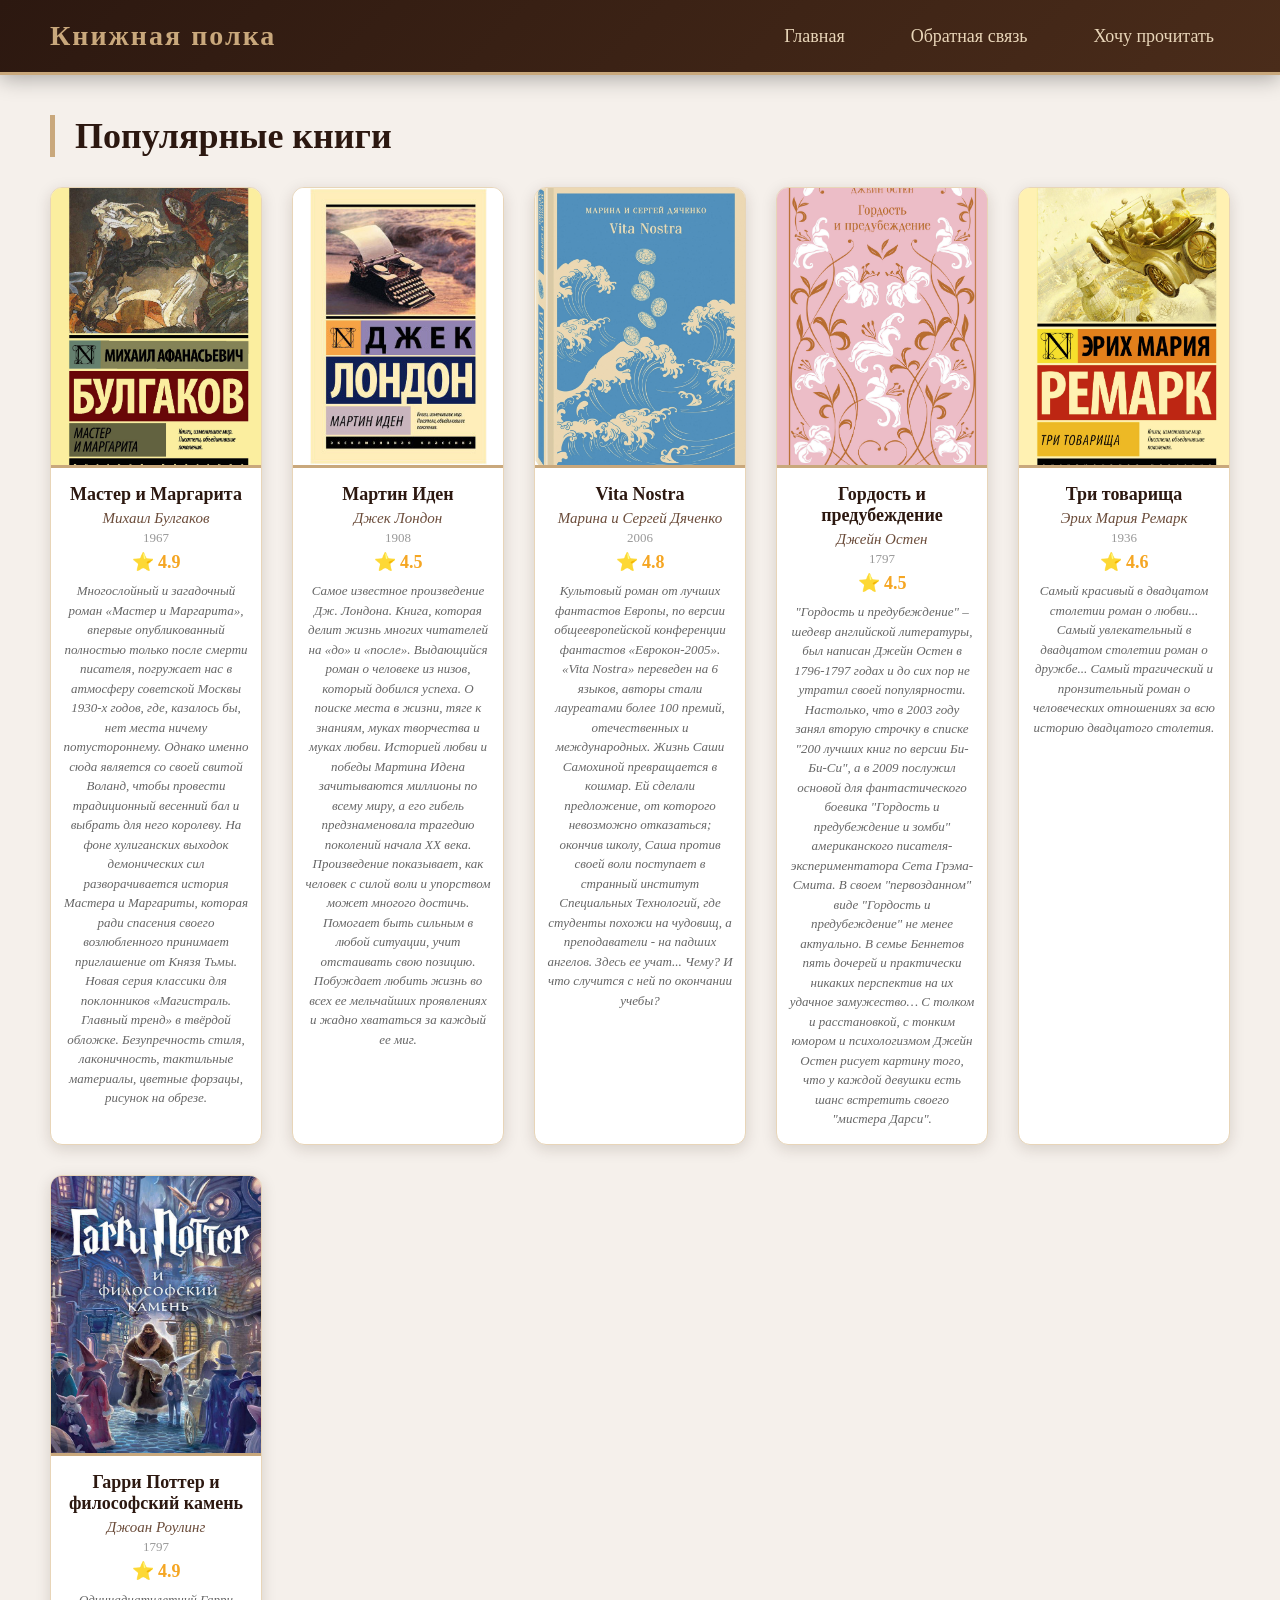
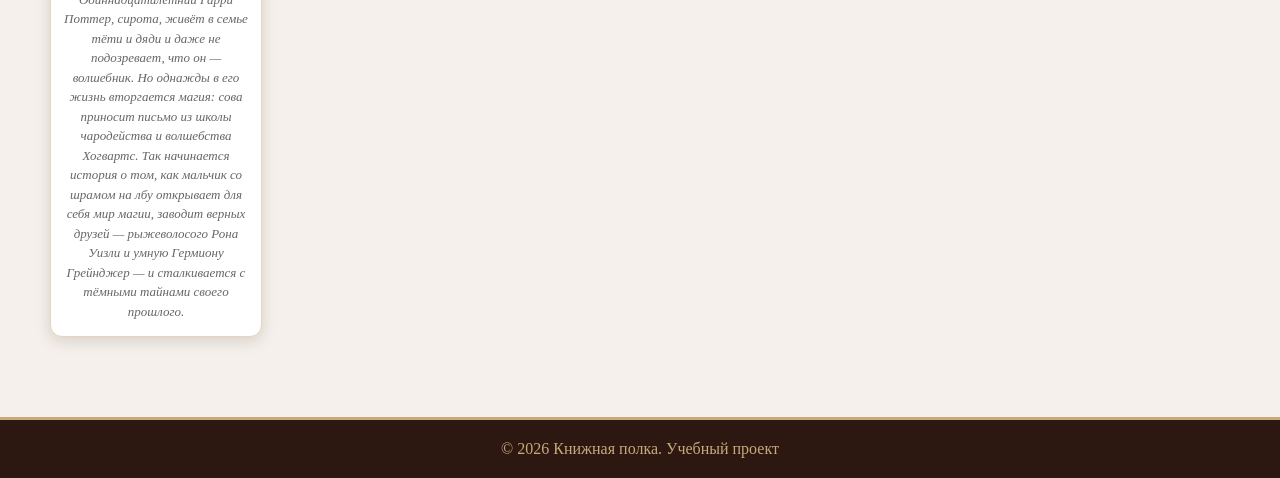
==== index.html @ d476410b "Добавлены файлы сайта" ====
<!DOCTYPE html>
<html lang="en">
<head>
    <link rel="manifest" href="/book-catalog/manifest.json">
    <meta name="theme-color" content="#2c1810">
    <meta charset="UTF-8">
    <meta name="viewport" content="width=device-width, initial-scale=1.0">
    <title>Книжная полка</title>
    <link rel="stylesheet" href="style.css">
</head>
<link rel="manifest" href="/book-catalog/manifest.json">
<meta name="theme-color" content="#2c1810">
<meta name="apple-mobile-web-app-capable" content="yes">
<body>
    <header>
        <div class="logo"> Книжная полка</div>
        <nav>
            <a href="index.html">Главная</a>
            <a href="feedback.php">Обратная связь</a>
            <a href="todo.html">Хочу прочитать</a>
        </nav>
    </header>
    <main>
        <h1>Популярные книги</h1>
        <div class="book-grid">
            <!-- КНИГА 1 -->
            <div class="book-card">
                <img src="master.jpg" alt="Мастер и Маргарита">
                <h3>Мастер и Маргарита</h3>
                <p class="author">Михаил Булгаков</p>
                <p class="year">1967</p>
                <p class="rating">⭐ 4.9</p>
                <p class="description">Многослойный и загадочный роман «Мастер и Маргарита», впервые опубликованный полностью только после смерти писателя, погружает нас в атмосферу советской Москвы 1930-х годов, где, казалось бы, нет места ничему потустороннему. Однако именно сюда является со своей свитой Воланд, чтобы провести традиционный весенний бал и выбрать для него королеву. На фоне хулиганских выходок демонических сил разворачивается история Мастера и Маргариты, которая ради спасения своего возлюбленного принимает приглашение от Князя Тьмы.

Новая серия классики для поклонников «Магистраль. Главный тренд» в твёрдой обложке. Безупречность стиля, лаконичность, тактильные материалы, цветные форзацы, рисунок на обрезе.</p>
            </div>

            <!-- КНИГА 2 -->
            <div class="book-card">
                <img src="iden.jpg" alt="Мартин Иден">
                <h3>Мартин Иден</h3>
                <p class="author">Джек Лондон</p>
                <p class="year">1908</p>
                <p class="rating">⭐ 4.5</p>
                <p class="description">Самое известное произведение Дж. Лондона. Книга, которая делит жизнь многих читателей на «до» и «после». Выдающийся роман о человеке из низов, который добился успеха. О поиске места в жизни, тяге к знаниям, муках творчества и муках любви. Историей любви и победы Мартина Идена зачитываются миллионы по всему миру, а его гибель предзнаменовала трагедию поколений начала XX века.

Произведение показывает, как человек с силой воли и упорством может многого достичь. Помогает быть сильным в любой ситуации, учит отстаивать свою позицию. Побуждает любить жизнь во всех ее мельчайших проявлениях и жадно хвататься за каждый ее миг.</p>
            </div>

            <!-- КНИГА 3 -->
            <div class="book-card">
                <img src="vita.jpg" alt="Vita Nostra">
                <h3>Vita Nostra</h3>
                <p class="author">Марина и Сергей Дяченко</p>
                <p class="year">2006</p>
                <p class="rating">⭐ 4.8</p>
                <p class="description">Культовый роман от лучших фантастов Европы, по версии общеевропейской конференции фантастов «Еврокон-2005».

«Vita Nostra» переведен на 6 языков, авторы стали лауреатами более 100 премий, отечественных и международных.

Жизнь Саши Самохиной превращается в кошмар. Ей сделали предложение, от которого невозможно отказаться; окончив школу, Саша против своей воли поступает в странный институт Специальных Технологий, где студенты похожи на чудовищ, а преподаватели - на падших ангелов. Здесь ее учат... Чему? И что случится с ней по окончании учебы?</p>
            </div>

            <!-- КНИГА 4 -->
            <div class="book-card">
                <img src="gord.jpg" alt="Гордость и предубеждение">
                <h3>Гордость и предубеждение</h3>
                <p class="author">Джейн Остен</p>
                <p class="year">1797</p>
                <p class="rating">⭐ 4.5</p>
                <p class="description">"Гордость и предубеждение" – шедевр английской литературы, был написан Джейн Остен в 1796-1797 годах и до сих пор не утратил своей популярности. Настолько, что в 2003 году занял вторую строчку в списке "200 лучших книг по версии Би-Би-Си", а в 2009 послужил основой для фантастического боевика "Гордость и предубеждение и зомби" американского писателя-экспериментатора Сета Грэма-Смита.

В своем "первозданном" виде "Гордость и предубеждение" не менее актуально. В семье Беннетов пять дочерей и практически никаких перспектив на их удачное замужество… С толком и расстановкой, с тонким юмором и психологизмом Джейн Остен рисует картину того, что у каждой девушки есть шанс встретить своего "мистера Дарси".</p>
            </div>

            <!-- КНИГА 5 -->
            <div class="book-card">
                <img src="tovar.jpg" alt="Три товарища">
                <h3>Три товарища</h3>
                <p class="author">Эрих Мария Ремарк</p>
                <p class="year">1936</p>
                <p class="rating">⭐ 4.6</p>
                <p class="description">Самый красивый в двадцатом столетии роман о любви...
Самый увлекательный в двадцатом столетии роман о дружбе...
Самый трагический и пронзительный роман о человеческих отношениях за всю историю двадцатого столетия.</p>
            </div>

            <!-- КНИГА 6 -->
            <div class="book-card">
                <img src="garry.jpg" alt="Гарри Поттер">
                <h3>Гарри Поттер и философский камень</h3>
                <p class="author">Джоан Роулинг</p>
                <p class="year">1797</p>
                <p class="rating">⭐ 4.9</p>
                <p class="description">Одиннадцатилетний Гарри Поттер, сирота, живёт в семье тёти и дяди и даже не подозревает, что он — волшебник. Но однажды в его жизнь вторгается магия: сова приносит письмо из школы чародейства и волшебства Хогвартс. Так начинается история о том, как мальчик со шрамом на лбу открывает для себя мир магии, заводит верных друзей — рыжеволосого Рона Уизли и умную Гермиону Грейнджер — и сталкивается с тёмными тайнами своего прошлого.</p>
            </div>
        </div>
    </main>
    </main>

    <footer>
        <p>© 2026 Книжная полка. Учебный проект</p>
    </footer>

    <script>
        // РЕГИСТРАЦИЯ SERVICE WORKER
        if ('serviceWorker' in navigator) {
            navigator.serviceWorker.register('/book-catalog/service-worker.js')
                .then(() => console.log('✅ Service Worker зарегистрирован'))
                .catch((err) => console.log('❌ Ошибка:', err));
        }
    </script>
 
</body>
</html>
---- style.css ----
* {
    margin: 0;
    padding: 0;
    box-sizing:border-box;
}
/* Цвет шрифта и цвет фона*/
body {
    font-family: 'Georgia', 'Times New Roman', serif;
    background-color: #f5f0eb;
    color: #2c2c2c;
    min-height: 100vh;
    display:flex;
    flex-direction: column;
}

/*Шапка*/
header {
    background:linear-gradient(135deg, #2c1810, #4a2c1a);
    padding: 20px 50px;
    display: flex;
    justify-content: space-between;
    align-items: center;
    border-bottom: 3px solid #c9a87c;
    box-shadow: 0 4px 20px rgba(0,0,0,0.3);
}
.logo {
    font-size: 28px;
    font-weight: bold;
    color: #c9a87c;
    letter-spacing: 2px;
}
nav a {
    color: #e8d5b8;
    text-decoration: none;
    margin-left: 30px;
    font-size: 18px;
    transition: 0.3s;
    padding: 8px 16px;
    border-radius: 4px;
}

nav a:hover {
    background: #c9a87c;
    color: #2c1810;
}

/* ОСНОВНОЙ КОНТЕНТ */
main {
    flex: 1;
    padding: 40px 50px;
    max-width: 1400px;
    margin: 0 auto;
    width: 100%;
}

h1 {
    font-size: 36px;
    margin-bottom: 30px;
    border-left: 5px solid #c9a87c;
    padding-left: 20px;
    color: #2c1810;
}

/* СЕТКА КАРТОЧЕК КНИГ */
.book-grid {
    display: grid;
    grid-template-columns: repeat(auto-fill, minmax(200px, 1fr));
    gap: 30px;
}

/* КАРТОЧКА КНИГИ */
.book-card {
    background: #ffffff;
    border-radius: 12px;
    overflow: hidden;
    box-shadow: 0 4px 15px rgba(44, 24, 16, 0.15);
    transition: transform 0.3s, box-shadow 0.3s;
    text-align: center;
    padding-bottom: 15px;
    border: 1px solid #e8d5b8;
}

.book-card:hover {
    transform: translateY(-10px);
    box-shadow: 0 8px 30px rgba(44, 24, 16, 0.25);
}

.book-card img {
    width: 100%;
    height: 280px;
    object-fit: cover;
    border-bottom: 3px solid #c9a87c;
}

.book-card h3 {
    font-size: 18px;
    margin: 12px 10px 5px;
    color: #2c1810;
    font-weight: 700;
}

.book-card .author {
    color: #6b4c3a;
    font-size: 15px;
    font-style: italic;
    margin: 3px 0;
}

.book-card .year {
    color: #999;
    font-size: 13px;
    margin: 3px 0;
}

.book-card .rating {
    color: #f5a623;
    font-size: 18px;
    font-weight: bold;
    margin: 5px 0;
}

.book-card .description {
    font-size: 13px;
    color: #666;
    padding: 0 12px;
    line-height: 1.5;
    margin-top: 8px;
    font-style: italic;
}

/* ПОДВАЛ */
footer {
    background: #2c1810;
    text-align: center;
    padding: 20px;
    border-top: 3px solid #c9a87c;
    color: #c9a87c;
    margin-top: 40px;
}
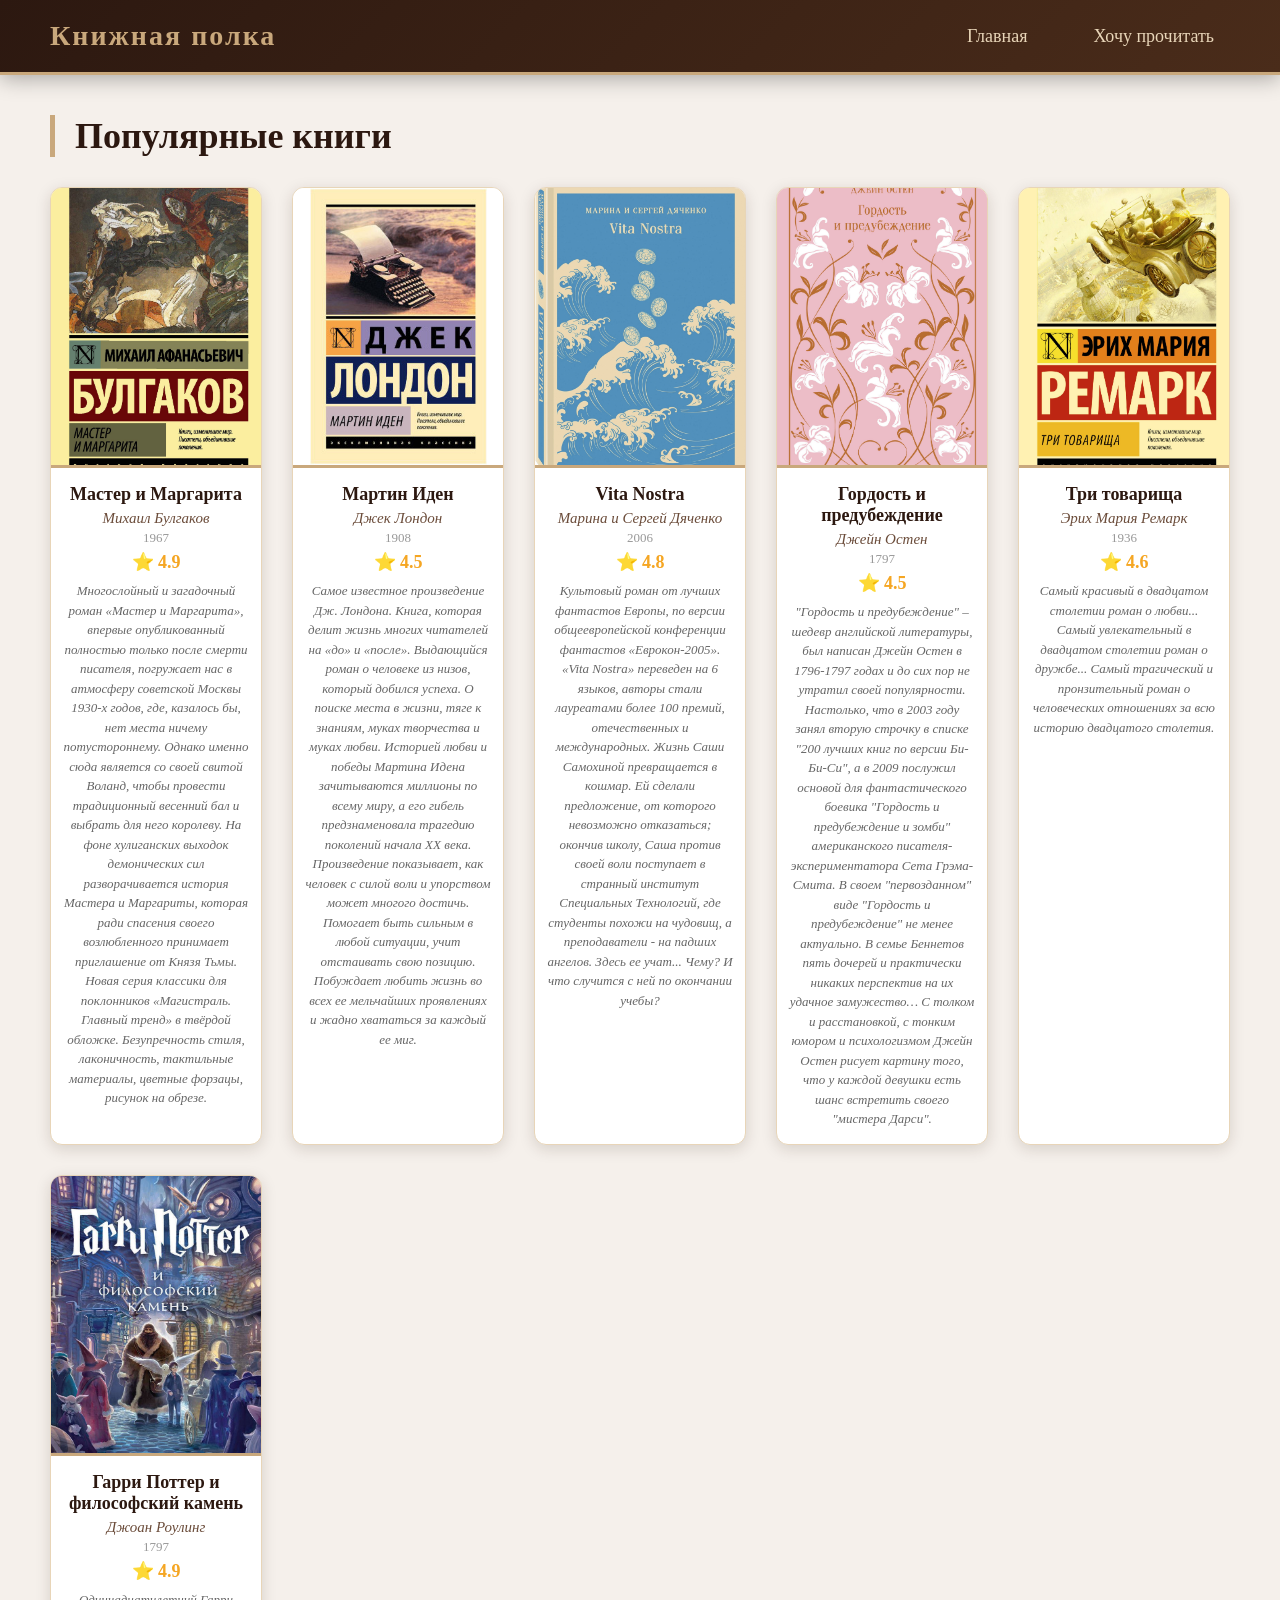
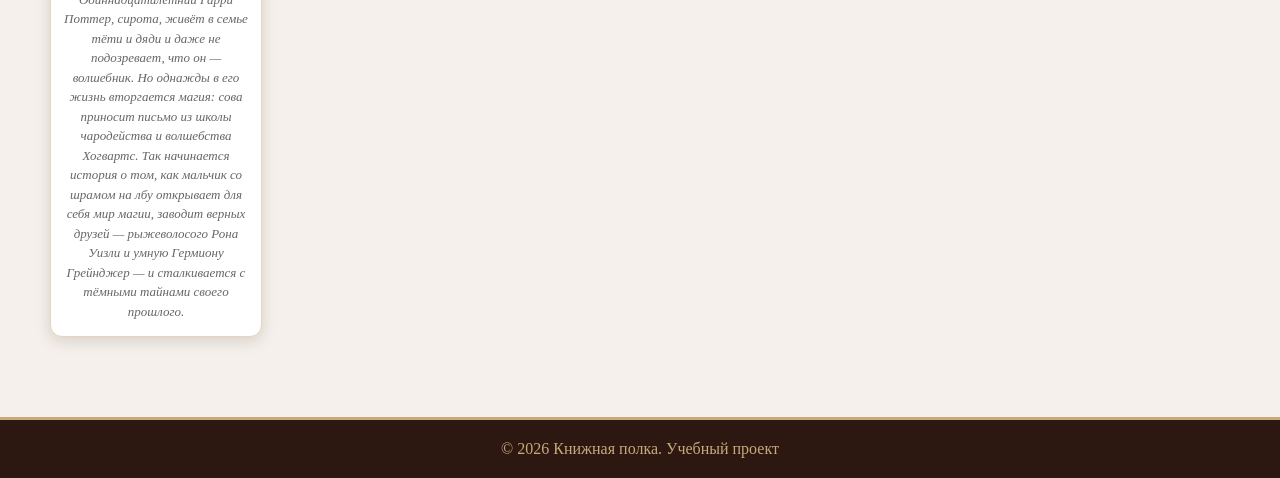
==== commit 5796391c: "Add files via upload" ====
--- a/index.html
+++ b/index.html
@@ -16,7 +16,6 @@
         <div class="logo"> Книжная полка</div>
         <nav>
             <a href="index.html">Главная</a>
-            <a href="feedback.php">Обратная связь</a>
             <a href="todo.html">Хочу прочитать</a>
         </nav>
     </header>
--- a/style.css
+++ b/style.css
@@ -138,4 +138,87 @@
     margin-top: 40px;
 }
 
-
+/* ========== АДАПТИВ ДЛЯ ТЕЛЕФОНОВ ========== */
+
+/* Для экранов меньше 768px (телефоны) */
+@media (max-width: 768px) {
+    header {
+        flex-direction: column;  /* Шапка в колонку */
+        padding: 15px 20px;
+        gap: 10px;
+    }
+
+    .logo {
+        font-size: 22px;
+        text-align: center;
+    }
+
+    nav {
+        display: flex;
+        flex-wrap: wrap;          /* Разрешаем перенос */
+        justify-content: center;  /* По центру */
+        gap: 8px;                /* Отступы между кнопками */
+        width: 100%;
+    }
+
+    nav a {
+        margin-left: 0;           /* Убираем старые отступы */
+        padding: 6px 14px;
+        font-size: 14px;
+        background: rgba(255,255,255,0.1);
+        border-radius: 20px;      /* Закруглённые кнопки */
+        white-space: nowrap;      /* Запрещаем перенос внутри кнопки */
+    }
+
+    /* Заголовок h1 */
+    h1 {
+        font-size: 24px;
+        padding-left: 15px;
+    }
+
+    /* Сетка книг — 2 колонки вместо 4-5 */
+    .book-grid {
+        grid-template-columns: repeat(2, 1fr);
+        gap: 15px;
+    }
+
+    .book-card img {
+        height: 180px;
+    }
+
+    .book-card h3 {
+        font-size: 15px;
+    }
+
+    .book-card .description {
+        font-size: 12px;
+        padding: 0 8px;
+    }
+
+    main {
+        padding: 20px 15px;
+    }
+}
+
+/* Для очень маленьких экранов (< 480px) */
+@media (max-width: 480px) {
+    .book-grid {
+        grid-template-columns: 1fr 1fr;
+        gap: 10px;
+    }
+
+    .book-card img {
+        height: 140px;
+    }
+
+    nav a {
+        font-size: 12px;
+        padding: 4px 10px;
+    }
+
+    .logo {
+        font-size: 18px;
+    }
+}
+
+
